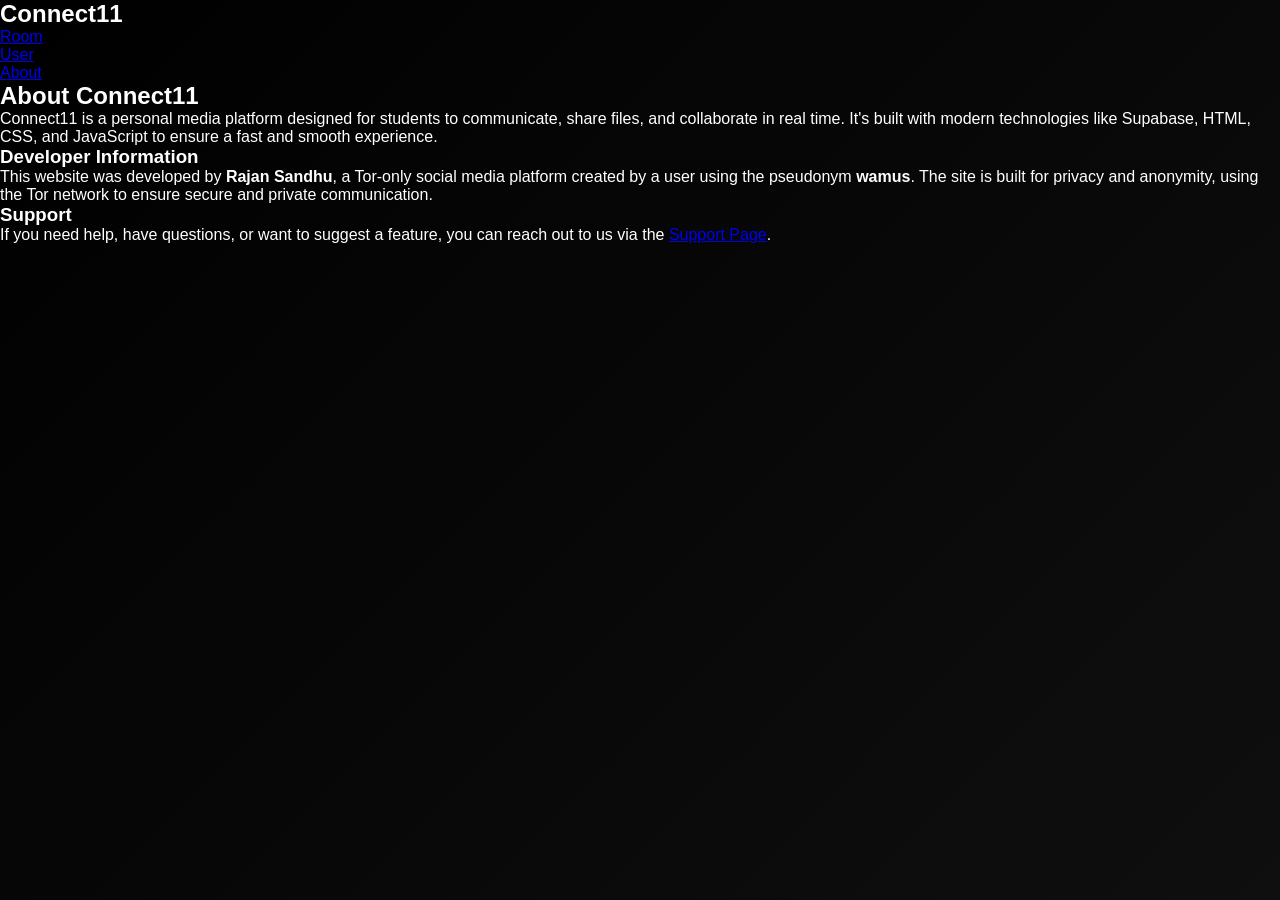
==== about.html @ ba489244 "Add files via upload" ====
<!DOCTYPE html>
<html lang="en">
<head>
  <meta charset="UTF-8" />
  <meta name="viewport" content="width=device-width, initial-scale=1.0" />
  <title>About Connect11</title>
  <link rel="stylesheet" href="style.css" />
</head>
<body>
  <nav class="navbar">
    <div class="nav-container">
      <h1>Connect11</h1>
      <ul class="nav-links">
        <li><a href="chat.html">Room</a></li>
        <li><a href="user.html">User</a></li>
        <li><a href="about.html">About</a></li>
      </ul>
    </div>
  </nav>

  <section class="about-section">
    <h2>About Connect11</h2>
    <p>
      Connect11 is a personal media platform designed for students to communicate, share files, and collaborate in real time. It's built with modern technologies like Supabase, HTML, CSS, and JavaScript to ensure a fast and smooth experience.
    </p>
    <h3>Developer Information</h3>
    <p>
      This website was developed by <strong>Rajan Sandhu</strong>, a Tor-only social media platform created by a user using the pseudonym <strong>wamus</strong>. The site is built for privacy and anonymity, using the Tor network to ensure secure and private communication.
    </p>
    <h3>Support</h3>
    <p>
      If you need help, have questions, or want to suggest a feature, you can reach out to us via the <a href="support.html">Support Page</a>.
    </p>
  </section>

  <script src="script.js"></script>
</body>
</html>
---- style.css ----
/* =========================================================
   BASE RESET & BACKGROUNDS
   ========================================================= */
* {
  margin: 0;
  padding: 0;
  box-sizing: border-box;
}

body {
  font-family: 'Segoe UI', sans-serif;
  color: #ffffff;
  background: linear-gradient(135deg, #000000, #0f0f0f);
  overflow-x: hidden;
  animation: backgroundMove 30s ease-in-out infinite;
  display: flex;
  flex-direction: column;
  min-height: 100vh;
}

@keyframes backgroundMove {
  0% { background-position: 0 0; }
  100% { background-position: 105% 105%; }
}

body::before {
  content: "";
  position: fixed;
  top: 0;
  left: 0;
  width: 100%;
  height: 100%;
  background: url('https://i.ytimg.com/vi/Km4GXrW-Tsg/maxresdefault.jpg') repeat;
  z-index: -1;
  animation: moveBackground 30s ease-in-out infinite;
}

@keyframes moveBackground {
  0% { background-position: 0 0; }
  100% { background-position: 105% 105%; }
}

/* =========================================================
   GLASSMORPHISM & GENERAL UI
   ========================================================= */
.glass {
  background: rgba(255, 255, 255, 0.1);
  backdrop-filter: blur(10px);
  border-radius: 20px;
  box-shadow: 0 0 15px rgba(0, 255, 204, 0.2);
  padding: 1rem;
  margin: 1rem;
  animation: fadeIn 1s ease-out;
}

@keyframes fadeIn {
  0% { opacity: 0; transform: translateY(20px); }
  100% { opacity: 1; transform: translateY(0); }
}

.neon {
  text-shadow: 0 0 10px #00ffcc, 0 0 20px #00ffcc, 0 0 30px #00ffcc;
}

.btn {
  padding: 0.75rem 1.5rem;
  background: #00ffcc;
  border: none;
  border-radius: 15px;
  cursor: pointer;
  font-weight: bold;
  transition: background 0.3s ease;
  color: #000;
  text-transform: uppercase;
}

.btn:hover {
  background: #00ffff;
}

/* =========================================================
   HEADER SECTION & RIGHT NAVIGATION
   ========================================================= */
.header-section {
  position: relative;
  text-align: center;
  padding: 3.8rem 1.5rem 2.5rem 1.5rem;
  animation: fadeIn 1.5s ease-out;
  background: url('https://img.freepik.com/premium-vector/landing-page-template-website-glass-partition-with-floating-spheres-illustration_206325-3278.jpg?w=1800') center/cover no-repeat;
  border-radius: 20px;
  box-shadow: 0 0 20px rgba(0, 255, 204, 0.2);
  animation: glowingBackground 10s ease-in-out infinite;
}

@keyframes glowingBackground {
  0% { background-position: 0 0; }
  100% { background-position: 105% 105%; }
}

.header-section h2 {
  font-size: 2.0rem;
  margin-bottom: 0.5rem;
  color: #00ffcc;
  animation: neonPulse 2s infinite alternate;
}

@keyframes neonPulse {
  0% { text-shadow: 0 0 5px #00ffcc; }
  100% { text-shadow: 0 0 20px #00ffcc; }
}

.header-section p {
  font-size: 1.2rem;
  margin-bottom: 1rem;
}

/* Header Navigation (Right Side) */
.header-nav-right {
  position: absolute;
  top: 18px;
  right: 20px;
  display: flex;
  gap: 0.8rem;
  align-items: center;
}

.nav-btn-glow {
  text-decoration: none;
  color: #00ffcc;
  font-weight: 700;
  font-size: 0.9rem;
  text-transform: uppercase;
  letter-spacing: 1px;
  padding: 0.55rem 1.1rem;
  border-radius: 12px;
  background: rgba(15, 23, 42, 0.6);
  border: 1px solid rgba(0, 255, 204, 0.4);
  box-shadow: inset 0 0 10px rgba(0, 255, 204, 0.1), 0 4px 10px rgba(0, 0, 0, 0.3);
  backdrop-filter: blur(8px);
  transition: all 0.3s cubic-bezier(0.4, 0, 0.2, 1);
  display: inline-flex;
  align-items: center;
  justify-content: center;
}

.nav-btn-glow:hover {
  color: #000;
  background: #00ffcc;
  border-color: #00ffcc;
  box-shadow: 0 0 15px rgba(0, 255, 204, 0.8), 0 0 25px rgba(0, 255, 204, 0.4);
  transform: translateY(-2px) scale(1.03);
}

.nav-btn-glow:active {
  transform: translateY(0) scale(0.98);
}

/* =========================================================
   ADVANCED "JOIN THE ROOM" HERO BUTTON
   ========================================================= */
.btn-join-advanced {
  position: relative;
  display: inline-block;
  margin-top: 1.5rem;
  padding: 1.1rem 2.8rem;
  font-size: 1.25rem;
  font-weight: 900;
  color: #000000;
  text-decoration: none;
  text-transform: uppercase;
  letter-spacing: 2px;
  border-radius: 50px;
  background: linear-gradient(135deg, #00ffcc 0%, #00e5ff 50%, #00aaff 100%);
  border: 1px solid rgba(255, 255, 255, 0.6);
  box-shadow: 
    0 0 15px rgba(0, 255, 204, 0.6),
    0 0 30px rgba(0, 229, 255, 0.4),
    inset 0 2px 4px rgba(255, 255, 255, 0.8),
    inset 0 -2px 4px rgba(0, 0, 0, 0.2);
  overflow: hidden;
  cursor: pointer;
  transition: all 0.4s cubic-bezier(0.175, 0.885, 0.32, 1.275);
  animation: auraGlow 3s infinite alternate;
}

.btn-content {
  position: relative;
  z-index: 2;
  display: flex;
  align-items: center;
  justify-content: center;
  gap: 0.75rem;
}

.btn-icon {
  font-size: 1.3rem;
  filter: drop-shadow(0 0 3px rgba(0, 0, 0, 0.5));
  animation: pulseIcon 1.5s infinite alternate;
}

.btn-arrow {
  font-size: 1.3rem;
  transition: transform 0.3s ease;
}

.btn-shine {
  position: absolute;
  top: 0;
  left: -100%;
  width: 60%;
  height: 100%;
  background: linear-gradient(
    90deg,
    transparent,
    rgba(255, 255, 255, 0.8),
    transparent
  );
  transform: skewX(-25deg);
  z-index: 1;
  animation: sweepLight 4s infinite ease-in-out;
}

.btn-join-advanced:hover {
  transform: scale(1.08) translateY(-4px);
  background: linear-gradient(135deg, #00ffff 0%, #00ffcc 50%, #00e5ff 100%);
  box-shadow: 
    0 0 25px rgba(0, 255, 204, 0.9),
    0 0 50px rgba(0, 229, 255, 0.7),
    0 0 75px rgba(0, 170, 255, 0.5),
    inset 0 2px 6px rgba(255, 255, 255, 1);
}

.btn-join-advanced:hover .btn-arrow {
  transform: translateX(6px);
}

.btn-join-advanced:active {
  transform: scale(0.98) translateY(0);
  box-shadow: 
    0 0 15px rgba(0, 255, 204, 0.8),
    inset 0 3px 5px rgba(0, 0, 0, 0.3);
}

@keyframes sweepLight {
  0% { left: -100%; }
  30% { left: 150%; }
  100% { left: 150%; }
}

@keyframes auraGlow {
  0% {
    box-shadow: 
      0 0 15px rgba(0, 255, 204, 0.5),
      0 0 30px rgba(0, 229, 255, 0.3);
  }
  100% {
    box-shadow: 
      0 0 25px rgba(0, 255, 204, 0.8),
      0 0 45px rgba(0, 229, 255, 0.6);
  }
}

@keyframes pulseIcon {
  0% { transform: scale(1); }
  100% { transform: scale(1.2); }
}

/* =========================================================
   BODY SECTION & MOBILE HEADING ADJUSTMENTS
   ========================================================= */
.body-section {
  max-width: 800px;
  margin: 1.5rem auto;
  padding: 1.8rem;
  text-align: center;
  background: rgba(255, 255, 255, 0.08);
  border-radius: 20px;
  box-shadow: 0 0 20px rgba(0, 255, 204, 0.15);
}

.body-section .section-title {
  font-size: 1.4rem;
  font-weight: 700;
  margin-bottom: 0.8rem;
  color: #00ffcc;
  letter-spacing: 0.5px;
  text-shadow: 0 0 8px rgba(0, 255, 204, 0.4);
}

.body-section p {
  font-size: 1rem;
  line-height: 1.6;
}

.special-line {
  font-size: 1.1rem;
  color: #ff66cc;
  text-shadow: 0 0 8px #ff66cc, 0 0 15px #ff3399;
  animation: glowPulse 3s infinite alternate;
  font-weight: bold;
  margin-top: 0.8rem;
}

@keyframes glowPulse {
  0% { text-shadow: 0 0 5px #ff66cc; }
  100% { text-shadow: 0 0 20px #ff3399; }
}

/* =========================================================
   COMPACT IMPRESSIVE FOOTER AT BOTTOM
   ========================================================= */
.modern-footer {
  margin-top: auto;
  padding: 0.8rem 1rem;
  text-align: center;
  font-size: 0.85rem;
  letter-spacing: 0.8px;
  color: rgba(255, 255, 255, 0.7);
  background: rgba(0, 0, 0, 0.6);
  border-top: 1px solid rgba(0, 255, 204, 0.2);
  backdrop-filter: blur(10px);
}

.modern-footer p {
  display: inline-block;
}

.modern-footer .dev-name {
  font-weight: bold;
  color: #ffcc00;
  text-shadow: 0 0 8px rgba(255, 204, 0, 0.6);
}

/* =========================================================
   CHAT INPUT AREA & 3D BUTTONS
   ========================================================= */
.input-area {
  display: flex;
  gap: 0.5rem;
  justify-content: center;
  align-items: center;
  margin-top: 1rem;
}

.input-area input[type="text"] {
  color: #000000; /* Black text for maximum visibility */
  font-weight: 600;
  background: rgba(0, 0, 0, 0.4); /* Dark background preserved */
  border: 1px solid #00ffcc;
  border-radius: 12px;
  padding: 0.7rem;
  width: 70%;
  font-size: 1rem;
  outline: none;
  animation: floatInput 4s ease-in-out infinite;
  transition: box-shadow 0.3s ease, background 0.3s ease;
}

.input-area input[type="text"]::placeholder {
  color: #a0a0a0;
  opacity: 0.8;
}

@keyframes floatInput {
  0% { transform: translateY(0px); }
  50% { transform: translateY(-6px); }
  100% { transform: translateY(0px); }
}

.input-area input[type="text"]:focus {
  box-shadow: 0 0 15px #00ffcc, 0 0 25px rgba(0, 255, 204, 0.6);
  background: rgba(0, 0, 0, 0.6);
}

.input-area button {
  padding: 0.6rem 1rem;
  background: #00ffcc;
  border: none;
  border-radius: 12px;
  cursor: pointer;
  font-weight: bold;
  transition: background 0.3s ease, transform 0.3s ease;
  color: #000;
  text-transform: uppercase;
  animation: floatButton 4s ease-in-out infinite;
}

.input-area button:hover {
  background: #00ffff;
  transform: scale(1.05);
}

@keyframes floatButton {
  0% { transform: translateY(0px); }
  50% { transform: translateY(-4px); }
  100% { transform: translateY(0px); }
}

.input-area input[type="file"] {
  display: none;
}

.btn-3d {
  padding: 0.6rem 1.2rem;
  background: linear-gradient(145deg, #00ffcc, #00ccaa);
  border: none;
  border-radius: 12px;
  color: #000;
  font-weight: bold;
  text-transform: uppercase;
  cursor: pointer;
  box-shadow: 4px 4px 8px #000, -4px -4px 8px #00ffee;
  transition: transform 0.2s ease, box-shadow 0.3s ease;
  text-decoration: none;
}

.btn-3d:hover {
  transform: translateY(-3px);
  box-shadow: 6px 6px 12px #000, -6px -6px 12px #00ffee;
}

/* =========================================================
   CHAT PAGE AMBIENT BUBBLES & FLOATING ANIMATIONS
   ========================================================= */
.floating-chat {
  animation: floatChat 6s ease-in-out infinite, fadeIn 1s ease-out;
}

@keyframes floatChat {
  0% { transform: translateY(0px); }
  50% { transform: translateY(-8px); }
  100% { transform: translateY(0px); }
}

.ambient-bubbles {
  position: fixed;
  top: 0;
  left: 0;
  width: 100%;
  height: 100%;
  overflow: hidden;
  z-index: -1;
  pointer-events: none;
}

.bubble {
  position: absolute;
  border-radius: 50%;
  background: radial-gradient(circle at 30% 30%, rgba(0, 255, 204, 0.4), rgba(0, 170, 255, 0.1));
  box-shadow: 0 0 15px rgba(0, 255, 204, 0.3), inset 0 0 10px rgba(255, 255, 255, 0.5);
  backdrop-filter: blur(2px);
  animation: riseAndFloat 12s infinite linear;
}

.bubble-1 {
  width: 80px;
  height: 80px;
  left: 10%;
  bottom: -100px;
  animation-duration: 14s;
  animation-delay: 0s;
}

.bubble-2 {
  width: 40px;
  height: 40px;
  left: 30%;
  bottom: -100px;
  animation-duration: 10s;
  animation-delay: 2s;
}

.bubble-3 {
  width: 110px;
  height: 110px;
  left: 55%;
  bottom: -120px;
  animation-duration: 18s;
  animation-delay: 4s;
}

.bubble-4 {
  width: 60px;
  height: 60px;
  left: 75%;
  bottom: -100px;
  animation-duration: 12s;
  animation-delay: 1s;
}

.bubble-5 {
  width: 90px;
  height: 90px;
  left: 90%;
  bottom: -110px;
  animation-duration: 16s;
  animation-delay: 3s;
}

@keyframes riseAndFloat {
  0% {
    transform: translateY(0) translateX(0) scale(1);
    opacity: 0;
  }
  20% {
    opacity: 0.7;
  }
  50% {
    transform: translateY(-50vh) translateX(30px) scale(1.1);
  }
  80% {
    opacity: 0.7;
  }
  100% {
    transform: translateY(-110vh) translateX(-20px) scale(0.9);
    opacity: 0;
  }
}

.chat-box .message {
  animation: popInMessage 0.35s cubic-bezier(0.175, 0.885, 0.32, 1.275) forwards;
}

@keyframes popInMessage {
  0% {
    opacity: 0;
    transform: translateY(12px) scale(0.95);
  }
  100% {
    opacity: 1;
    transform: translateY(0) scale(1);
  }
}

/* =========================================================
   MOBILE RESPONSIVENESS
   ========================================================= */
@media (max-width: 650px) {
  .header-section {
    padding-top: 4.8rem;
    padding-left: 1rem;
    padding-right: 1rem;
  }

  .header-section h2 {
    font-size: 1.8rem;
  }

  .header-section p {
    font-size: 0.95rem;
  }

  .header-nav-right {
    top: 12px;
    right: 50%;
    transform: translateX(50%);
    width: auto;
    justify-content: center;
  }

  .nav-btn-glow {
    padding: 0.45rem 0.85rem;
    font-size: 0.8rem;
  }

  .btn-join-advanced {
    padding: 0.85rem 1.8rem;
    font-size: 0.95rem;
    letter-spacing: 1px;
  }

  .body-section .section-title {
    font-size: 1.15rem;
  }

  .body-section p {
    font-size: 0.9rem;
  }

  .special-line {
    font-size: 0.95rem;
  }

  .modern-footer {
    font-size: 0.75rem;
    padding: 0.6rem 0.8rem;
  }
}
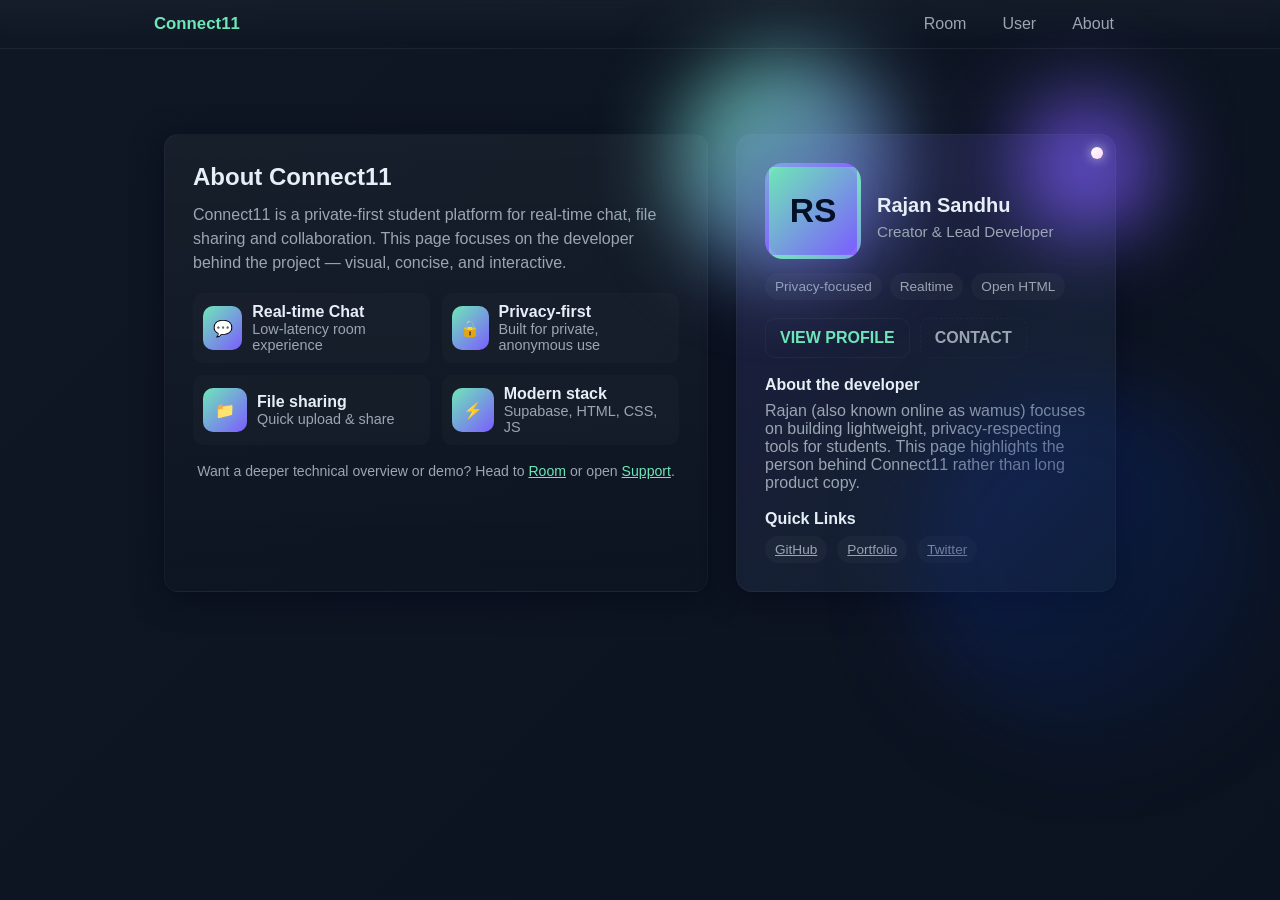
==== commit 6292d6b6: "Improve about.html: modernized layout, developer-focused UI, colors and animations" ====
--- a/about.html
+++ b/about.html
@@ -1,38 +1,193 @@
-<!DOCTYPE html>
-<html lang="en">
-<head>
-  <meta charset="UTF-8" />
-  <meta name="viewport" content="width=device-width, initial-scale=1.0" />
-  <title>About Connect11</title>
-  <link rel="stylesheet" href="style.css" />
-</head>
-<body>
-  <nav class="navbar">
-    <div class="nav-container">
-      <h1>Connect11</h1>
-      <ul class="nav-links">
-        <li><a href="chat.html">Room</a></li>
-        <li><a href="user.html">User</a></li>
-        <li><a href="about.html">About</a></li>
-      </ul>
-    </div>
-  </nav>
-
-  <section class="about-section">
-    <h2>About Connect11</h2>
-    <p>
-      Connect11 is a personal media platform designed for students to communicate, share files, and collaborate in real time. It's built with modern technologies like Supabase, HTML, CSS, and JavaScript to ensure a fast and smooth experience.
-    </p>
-    <h3>Developer Information</h3>
-    <p>
-      This website was developed by <strong>Rajan Sandhu</strong>, a Tor-only social media platform created by a user using the pseudonym <strong>wamus</strong>. The site is built for privacy and anonymity, using the Tor network to ensure secure and private communication.
-    </p>
-    <h3>Support</h3>
-    <p>
-      If you need help, have questions, or want to suggest a feature, you can reach out to us via the <a href="support.html">Support Page</a>.
-    </p>
-  </section>
-
-  <script src="script.js"></script>
-</body>
-</html>+<!DOCTYPE html>
+<html lang="en">
+<head>
+  <meta charset="UTF-8" />
+  <meta name="viewport" content="width=device-width, initial-scale=1.0" />
+  <title>About — Connect11</title>
+  <link rel="stylesheet" href="style.css" />
+  <style>
+    :root{
+      --bg1: #0f1724; /* deep navy */
+      --bg2: #0b1220; /* darker */
+      --accent: #6ee7b7; /* mint */
+      --accent-2: #7c5cff; /* violet */
+      --muted: #9aa6b2;
+      --card: rgba(255,255,255,0.06);
+      --glass: rgba(255,255,255,0.04);
+      --glass-2: rgba(255,255,255,0.02);
+      font-family: Inter, ui-sans-serif, system-ui, -apple-system, "Segoe UI", Roboto, "Helvetica Neue", Arial;
+    }
+    html,body{height:100%;margin:0;background:linear-gradient(135deg,var(--bg1),var(--bg2));color:#e6eef6}
+    .navbar{position:fixed;top:0;left:0;right:0;background:linear-gradient(180deg, rgba(255,255,255,0.03), transparent);backdrop-filter: blur(6px);border-bottom:1px solid rgba(255,255,255,0.03);z-index:40}
+    .nav-container{max-width:1000px;margin:0 auto;display:flex;align-items:center;justify-content:space-between;padding:14px}
+    .navbar h1{font-size:1.05rem;margin:0;color:var(--accent)}
+    .nav-links{list-style:none;padding:0;margin:0;display:flex;gap:12px}
+    .nav-links a{color:var(--muted);text-decoration:none;padding:8px 12px;border-radius:8px;transition:all .18s}
+    .nav-links a:hover{color:white;background:rgba(255,255,255,0.03);transform:translateY(-2px)}
+
+    .page{max-width:1000px;margin:110px auto 80px;padding:24px;display:grid;grid-template-columns:1fr 380px;gap:28px}
+
+    /* Left: content */
+    .panel{background:linear-gradient(180deg,var(--glass),transparent);padding:28px;border-radius:14px;box-shadow:0 6px 30px rgba(2,6,23,0.6);border:1px solid rgba(255,255,255,0.03)}
+    .panel h2{margin:0 0 12px;font-size:1.5rem}
+    .lead{color:var(--muted);line-height:1.5}
+
+    /* Right: developer card */
+    .dev-card{position:relative;padding:28px;border-radius:16px;background:linear-gradient(135deg, rgba(124,92,255,0.14), rgba(110,231,183,0.06));border:1px solid rgba(255,255,255,0.04);overflow:visible}
+    .avatar{width:96px;height:96px;border-radius:18px;background:linear-gradient(135deg,var(--accent),var(--accent-2));display:flex;align-items:center;justify-content:center;font-weight:700;font-size:2.1rem;color:#031026;box-shadow:0 8px 30px rgba(124,92,255,0.12);border:4px solid rgba(255,255,255,0.06)}
+    .dev-meta{margin-top:12px}
+    .dev-name{font-size:1.25rem;margin:0}
+    .dev-role{color:var(--muted);font-size:0.95rem;margin-top:6px}
+    .tags{display:flex;gap:8px;margin-top:14px;flex-wrap:wrap}
+    .chip{background:rgba(255,255,255,0.03);padding:6px 10px;border-radius:999px;color:var(--muted);font-size:.85rem}
+
+    .actions{display:flex;gap:10px;margin-top:18px}
+    .btn{padding:10px 14px;border-radius:10px;border:1px solid rgba(255,255,255,0.04);background:transparent;color:var(--accent);cursor:pointer;font-weight:600;text-decoration:none}
+    .btn.secondary{color:var(--muted);border:1px dashed rgba(255,255,255,0.03)}
+
+    /* Floating decorative blobs */
+    .blobs{position:absolute;inset:0;pointer-events:none;z-index:0}
+    .blob{position:absolute;border-radius:50%;filter:blur(40px);opacity:0.85;mix-blend-mode:screen;animation:float 6s ease-in-out infinite}
+    .blob.b1{width:220px;height:220px;left:-60px;top:-80px;background:linear-gradient(135deg,var(--accent), rgba(124,92,255,0.7));animation-duration:8s}
+    .blob.b2{width:140px;height:140px;right:-40px;top:-40px;background:linear-gradient(135deg, rgba(124,92,255,0.7), var(--accent-2));animation-duration:7s}
+    .blob.b3{width:340px;height:340px;right:-140px;bottom:-140px;background:linear-gradient(135deg, rgba(12,46,141,0.9), rgba(7,21,48,0.9));opacity:.45;animation-duration:10s}
+
+    @keyframes float{0%{transform:translateY(0) translateX(0)}50%{transform:translateY(-18px) translateX(8px)}100%{transform:translateY(0) translateX(0)}}
+
+    /* subtle card hover lift */
+    .dev-card:hover{transform:translateY(-6px);transition:transform .28s}
+
+    /* feature list */
+    .features{display:grid;grid-template-columns:repeat(2,1fr);gap:12px;margin-top:18px}
+    .feature{display:flex;gap:10px;align-items:center;padding:10px;border-radius:10px;background:rgba(255,255,255,0.02)}
+    .feature-icon{width:44px;height:44px;border-radius:10px;background:linear-gradient(135deg,var(--accent),var(--accent-2));display:flex;align-items:center;justify-content:center;font-weight:700;color:#021020}
+
+    /* responsive */
+    @media (max-width:940px){.page{grid-template-columns:1fr;margin:100px 18px;padding:18px}.nav-container{padding:10px}.dev-card{margin-top:18px}.features{grid-template-columns:1fr}}
+
+    /* small footer */
+    .footer{margin-top:18px;color:var(--muted);font-size:0.88rem;text-align:center}
+
+    /* tiny sparkle */
+    .sparkle{position:absolute;right:12px;top:12px;width:12px;height:12px;border-radius:50%;background:linear-gradient(135deg,#fff, #ffd9f7);box-shadow:0 0 12px rgba(255,255,255,0.7)}
+
+    a.social{color:white;text-decoration:none;font-weight:600}
+  </style>
+</head>
+<body>
+  <nav class="navbar">
+    <div class="nav-container">
+      <h1>Connect11</h1>
+      <ul class="nav-links">
+        <li><a href="chat.html">Room</a></li>
+        <li><a href="user.html">User</a></li>
+        <li><a href="about.html">About</a></li>
+      </ul>
+    </div>
+  </nav>
+
+  <main class="page">
+    <section class="panel">
+      <h2>About Connect11</h2>
+      <p class="lead">Connect11 is a private-first student platform for real-time chat, file sharing and collaboration. This page focuses on the developer behind the project — visual, concise, and interactive.</p>
+
+      <div class="features">
+        <div class="feature">
+          <div class="feature-icon">💬</div>
+          <div>
+            <div style="font-weight:700">Real-time Chat</div>
+            <div style="color:var(--muted);font-size:.9rem">Low-latency room experience</div>
+          </div>
+        </div>
+
+        <div class="feature">
+          <div class="feature-icon">🔒</div>
+          <div>
+            <div style="font-weight:700">Privacy-first</div>
+            <div style="color:var(--muted);font-size:.9rem">Built for private, anonymous use</div>
+          </div>
+        </div>
+
+        <div class="feature">
+          <div class="feature-icon">📁</div>
+          <div>
+            <div style="font-weight:700">File sharing</div>
+            <div style="color:var(--muted);font-size:.9rem">Quick upload & share</div>
+          </div>
+        </div>
+
+        <div class="feature">
+          <div class="feature-icon">⚡</div>
+          <div>
+            <div style="font-weight:700">Modern stack</div>
+            <div style="color:var(--muted);font-size:.9rem">Supabase, HTML, CSS, JS</div>
+          </div>
+        </div>
+      </div>
+
+      <p class="footer">Want a deeper technical overview or demo? Head to <a href="chat.html" style="color:var(--accent)">Room</a> or open <a href="support.html" style="color:var(--accent)">Support</a>.</p>
+    </section>
+
+    <aside class="dev-card panel" aria-labelledby="dev-name">
+      <div class="blobs" aria-hidden="true">
+        <div class="blob b1"></div>
+        <div class="blob b2"></div>
+        <div class="blob b3"></div>
+      </div>
+      <div style="display:flex;gap:16px;align-items:center;z-index:5;position:relative">
+        <div class="avatar" title="Rajan Sandhu">RS</div>
+        <div class="dev-meta">
+          <h3 id="dev-name" class="dev-name">Rajan Sandhu</h3>
+          <div class="dev-role">Creator & Lead Developer</div>
+        </div>
+      </div>
+
+      <div class="tags">
+        <div class="chip">Privacy-focused</div>
+        <div class="chip">Realtime</div>
+        <div class="chip">Open HTML</div>
+      </div>
+
+      <div class="actions">
+        <a class="btn" href="user.html">View Profile</a>
+        <a class="btn secondary" href="support.html">Contact</a>
+      </div>
+
+      <div style="margin-top:18px">
+        <div style="font-weight:700">About the developer</div>
+        <div style="color:var(--muted);margin-top:8px">Rajan (also known online as wamus) focuses on building lightweight, privacy-respecting tools for students. This page highlights the person behind Connect11 rather than long product copy.</div>
+      </div>
+
+      <div style="margin-top:18px">
+        <div style="font-weight:700">Quick Links</div>
+        <div style="margin-top:8px;display:flex;gap:10px;flex-wrap:wrap">
+          <a class="chip" href="#">GitHub</a>
+          <a class="chip" href="#">Portfolio</a>
+          <a class="chip" href="#">Twitter</a>
+        </div>
+      </div>
+
+      <div class="sparkle" aria-hidden="true"></div>
+    </aside>
+  </main>
+
+  <script>
+    // Small JS to add interactive micro-animations if desired
+    (function(){
+      const avatar = document.querySelector('.avatar');
+      if(!avatar) return;
+      avatar.addEventListener('mousemove', (e)=>{
+        const r = avatar.getBoundingClientRect();
+        const x = (e.clientX - r.left - r.width/2) / 8; 
+        const y = (e.clientY - r.top - r.height/2) / 8;
+        avatar.style.transform = `translate(${x}px, ${y}px) scale(1.02)`;
+      });
+      avatar.addEventListener('mouseleave', ()=>{
+        avatar.style.transform = '';
+      });
+    })();
+  </script>
+
+  <script src="script.js"></script>
+</body>
+</html>
--- a/style.css
+++ b/style.css
@@ -1,588 +1,706 @@
-/* =========================================================
-   BASE RESET & BACKGROUNDS
-   ========================================================= */
-* {
-  margin: 0;
-  padding: 0;
-  box-sizing: border-box;
-}
-
-body {
-  font-family: 'Segoe UI', sans-serif;
-  color: #ffffff;
-  background: linear-gradient(135deg, #000000, #0f0f0f);
-  overflow-x: hidden;
-  animation: backgroundMove 30s ease-in-out infinite;
-  display: flex;
-  flex-direction: column;
-  min-height: 100vh;
-}
-
-@keyframes backgroundMove {
-  0% { background-position: 0 0; }
-  100% { background-position: 105% 105%; }
-}
-
-body::before {
-  content: "";
-  position: fixed;
-  top: 0;
-  left: 0;
-  width: 100%;
-  height: 100%;
-  background: url('https://i.ytimg.com/vi/Km4GXrW-Tsg/maxresdefault.jpg') repeat;
-  z-index: -1;
-  animation: moveBackground 30s ease-in-out infinite;
-}
-
-@keyframes moveBackground {
-  0% { background-position: 0 0; }
-  100% { background-position: 105% 105%; }
-}
-
-/* =========================================================
-   GLASSMORPHISM & GENERAL UI
-   ========================================================= */
-.glass {
-  background: rgba(255, 255, 255, 0.1);
-  backdrop-filter: blur(10px);
-  border-radius: 20px;
-  box-shadow: 0 0 15px rgba(0, 255, 204, 0.2);
-  padding: 1rem;
-  margin: 1rem;
-  animation: fadeIn 1s ease-out;
-}
-
-@keyframes fadeIn {
-  0% { opacity: 0; transform: translateY(20px); }
-  100% { opacity: 1; transform: translateY(0); }
-}
-
-.neon {
-  text-shadow: 0 0 10px #00ffcc, 0 0 20px #00ffcc, 0 0 30px #00ffcc;
-}
-
-.btn {
-  padding: 0.75rem 1.5rem;
-  background: #00ffcc;
-  border: none;
-  border-radius: 15px;
-  cursor: pointer;
-  font-weight: bold;
-  transition: background 0.3s ease;
-  color: #000;
-  text-transform: uppercase;
-}
-
-.btn:hover {
-  background: #00ffff;
-}
-
-/* =========================================================
-   HEADER SECTION & RIGHT NAVIGATION
-   ========================================================= */
-.header-section {
-  position: relative;
-  text-align: center;
-  padding: 3.8rem 1.5rem 2.5rem 1.5rem;
-  animation: fadeIn 1.5s ease-out;
-  background: url('https://img.freepik.com/premium-vector/landing-page-template-website-glass-partition-with-floating-spheres-illustration_206325-3278.jpg?w=1800') center/cover no-repeat;
-  border-radius: 20px;
-  box-shadow: 0 0 20px rgba(0, 255, 204, 0.2);
-  animation: glowingBackground 10s ease-in-out infinite;
-}
-
-@keyframes glowingBackground {
-  0% { background-position: 0 0; }
-  100% { background-position: 105% 105%; }
-}
-
-.header-section h2 {
-  font-size: 2.0rem;
-  margin-bottom: 0.5rem;
-  color: #00ffcc;
-  animation: neonPulse 2s infinite alternate;
-}
-
-@keyframes neonPulse {
-  0% { text-shadow: 0 0 5px #00ffcc; }
-  100% { text-shadow: 0 0 20px #00ffcc; }
-}
-
-.header-section p {
-  font-size: 1.2rem;
-  margin-bottom: 1rem;
-}
-
-/* Header Navigation (Right Side) */
-.header-nav-right {
-  position: absolute;
-  top: 18px;
-  right: 20px;
-  display: flex;
-  gap: 0.8rem;
-  align-items: center;
-}
-
-.nav-btn-glow {
-  text-decoration: none;
-  color: #00ffcc;
-  font-weight: 700;
-  font-size: 0.9rem;
-  text-transform: uppercase;
-  letter-spacing: 1px;
-  padding: 0.55rem 1.1rem;
-  border-radius: 12px;
-  background: rgba(15, 23, 42, 0.6);
-  border: 1px solid rgba(0, 255, 204, 0.4);
-  box-shadow: inset 0 0 10px rgba(0, 255, 204, 0.1), 0 4px 10px rgba(0, 0, 0, 0.3);
-  backdrop-filter: blur(8px);
-  transition: all 0.3s cubic-bezier(0.4, 0, 0.2, 1);
-  display: inline-flex;
-  align-items: center;
-  justify-content: center;
-}
-
-.nav-btn-glow:hover {
-  color: #000;
-  background: #00ffcc;
-  border-color: #00ffcc;
-  box-shadow: 0 0 15px rgba(0, 255, 204, 0.8), 0 0 25px rgba(0, 255, 204, 0.4);
-  transform: translateY(-2px) scale(1.03);
-}
-
-.nav-btn-glow:active {
-  transform: translateY(0) scale(0.98);
-}
-
-/* =========================================================
-   ADVANCED "JOIN THE ROOM" HERO BUTTON
-   ========================================================= */
-.btn-join-advanced {
-  position: relative;
-  display: inline-block;
-  margin-top: 1.5rem;
-  padding: 1.1rem 2.8rem;
-  font-size: 1.25rem;
-  font-weight: 900;
-  color: #000000;
-  text-decoration: none;
-  text-transform: uppercase;
-  letter-spacing: 2px;
-  border-radius: 50px;
-  background: linear-gradient(135deg, #00ffcc 0%, #00e5ff 50%, #00aaff 100%);
-  border: 1px solid rgba(255, 255, 255, 0.6);
-  box-shadow: 
-    0 0 15px rgba(0, 255, 204, 0.6),
-    0 0 30px rgba(0, 229, 255, 0.4),
-    inset 0 2px 4px rgba(255, 255, 255, 0.8),
-    inset 0 -2px 4px rgba(0, 0, 0, 0.2);
-  overflow: hidden;
-  cursor: pointer;
-  transition: all 0.4s cubic-bezier(0.175, 0.885, 0.32, 1.275);
-  animation: auraGlow 3s infinite alternate;
-}
-
-.btn-content {
-  position: relative;
-  z-index: 2;
-  display: flex;
-  align-items: center;
-  justify-content: center;
-  gap: 0.75rem;
-}
-
-.btn-icon {
-  font-size: 1.3rem;
-  filter: drop-shadow(0 0 3px rgba(0, 0, 0, 0.5));
-  animation: pulseIcon 1.5s infinite alternate;
-}
-
-.btn-arrow {
-  font-size: 1.3rem;
-  transition: transform 0.3s ease;
-}
-
-.btn-shine {
-  position: absolute;
-  top: 0;
-  left: -100%;
-  width: 60%;
-  height: 100%;
-  background: linear-gradient(
-    90deg,
-    transparent,
-    rgba(255, 255, 255, 0.8),
-    transparent
-  );
-  transform: skewX(-25deg);
-  z-index: 1;
-  animation: sweepLight 4s infinite ease-in-out;
-}
-
-.btn-join-advanced:hover {
-  transform: scale(1.08) translateY(-4px);
-  background: linear-gradient(135deg, #00ffff 0%, #00ffcc 50%, #00e5ff 100%);
-  box-shadow: 
-    0 0 25px rgba(0, 255, 204, 0.9),
-    0 0 50px rgba(0, 229, 255, 0.7),
-    0 0 75px rgba(0, 170, 255, 0.5),
-    inset 0 2px 6px rgba(255, 255, 255, 1);
-}
-
-.btn-join-advanced:hover .btn-arrow {
-  transform: translateX(6px);
-}
-
-.btn-join-advanced:active {
-  transform: scale(0.98) translateY(0);
-  box-shadow: 
-    0 0 15px rgba(0, 255, 204, 0.8),
-    inset 0 3px 5px rgba(0, 0, 0, 0.3);
-}
-
-@keyframes sweepLight {
-  0% { left: -100%; }
-  30% { left: 150%; }
-  100% { left: 150%; }
-}
-
-@keyframes auraGlow {
-  0% {
-    box-shadow: 
-      0 0 15px rgba(0, 255, 204, 0.5),
-      0 0 30px rgba(0, 229, 255, 0.3);
-  }
-  100% {
-    box-shadow: 
-      0 0 25px rgba(0, 255, 204, 0.8),
-      0 0 45px rgba(0, 229, 255, 0.6);
-  }
-}
-
-@keyframes pulseIcon {
-  0% { transform: scale(1); }
-  100% { transform: scale(1.2); }
-}
-
-/* =========================================================
-   BODY SECTION & MOBILE HEADING ADJUSTMENTS
-   ========================================================= */
-.body-section {
-  max-width: 800px;
-  margin: 1.5rem auto;
-  padding: 1.8rem;
-  text-align: center;
-  background: rgba(255, 255, 255, 0.08);
-  border-radius: 20px;
-  box-shadow: 0 0 20px rgba(0, 255, 204, 0.15);
-}
-
-.body-section .section-title {
-  font-size: 1.4rem;
-  font-weight: 700;
-  margin-bottom: 0.8rem;
-  color: #00ffcc;
-  letter-spacing: 0.5px;
-  text-shadow: 0 0 8px rgba(0, 255, 204, 0.4);
-}
-
-.body-section p {
-  font-size: 1rem;
-  line-height: 1.6;
-}
-
-.special-line {
-  font-size: 1.1rem;
-  color: #ff66cc;
-  text-shadow: 0 0 8px #ff66cc, 0 0 15px #ff3399;
-  animation: glowPulse 3s infinite alternate;
-  font-weight: bold;
-  margin-top: 0.8rem;
-}
-
-@keyframes glowPulse {
-  0% { text-shadow: 0 0 5px #ff66cc; }
-  100% { text-shadow: 0 0 20px #ff3399; }
-}
-
-/* =========================================================
-   COMPACT IMPRESSIVE FOOTER AT BOTTOM
-   ========================================================= */
-.modern-footer {
-  margin-top: auto;
-  padding: 0.8rem 1rem;
-  text-align: center;
-  font-size: 0.85rem;
-  letter-spacing: 0.8px;
-  color: rgba(255, 255, 255, 0.7);
-  background: rgba(0, 0, 0, 0.6);
-  border-top: 1px solid rgba(0, 255, 204, 0.2);
-  backdrop-filter: blur(10px);
-}
-
-.modern-footer p {
-  display: inline-block;
-}
-
-.modern-footer .dev-name {
-  font-weight: bold;
-  color: #ffcc00;
-  text-shadow: 0 0 8px rgba(255, 204, 0, 0.6);
-}
-
-/* =========================================================
-   CHAT INPUT AREA & 3D BUTTONS
-   ========================================================= */
-.input-area {
-  display: flex;
-  gap: 0.5rem;
-  justify-content: center;
-  align-items: center;
-  margin-top: 1rem;
-}
-
-.input-area input[type="text"] {
-  color: #000000; /* Black text for maximum visibility */
-  font-weight: 600;
-  background: rgba(0, 0, 0, 0.4); /* Dark background preserved */
-  border: 1px solid #00ffcc;
-  border-radius: 12px;
-  padding: 0.7rem;
-  width: 70%;
-  font-size: 1rem;
-  outline: none;
-  animation: floatInput 4s ease-in-out infinite;
-  transition: box-shadow 0.3s ease, background 0.3s ease;
-}
-
-.input-area input[type="text"]::placeholder {
-  color: #a0a0a0;
-  opacity: 0.8;
-}
-
-@keyframes floatInput {
-  0% { transform: translateY(0px); }
-  50% { transform: translateY(-6px); }
-  100% { transform: translateY(0px); }
-}
-
-.input-area input[type="text"]:focus {
-  box-shadow: 0 0 15px #00ffcc, 0 0 25px rgba(0, 255, 204, 0.6);
-  background: rgba(0, 0, 0, 0.6);
-}
-
-.input-area button {
-  padding: 0.6rem 1rem;
-  background: #00ffcc;
-  border: none;
-  border-radius: 12px;
-  cursor: pointer;
-  font-weight: bold;
-  transition: background 0.3s ease, transform 0.3s ease;
-  color: #000;
-  text-transform: uppercase;
-  animation: floatButton 4s ease-in-out infinite;
-}
-
-.input-area button:hover {
-  background: #00ffff;
-  transform: scale(1.05);
-}
-
-@keyframes floatButton {
-  0% { transform: translateY(0px); }
-  50% { transform: translateY(-4px); }
-  100% { transform: translateY(0px); }
-}
-
-.input-area input[type="file"] {
-  display: none;
-}
-
-.btn-3d {
-  padding: 0.6rem 1.2rem;
-  background: linear-gradient(145deg, #00ffcc, #00ccaa);
-  border: none;
-  border-radius: 12px;
-  color: #000;
-  font-weight: bold;
-  text-transform: uppercase;
-  cursor: pointer;
-  box-shadow: 4px 4px 8px #000, -4px -4px 8px #00ffee;
-  transition: transform 0.2s ease, box-shadow 0.3s ease;
-  text-decoration: none;
-}
-
-.btn-3d:hover {
-  transform: translateY(-3px);
-  box-shadow: 6px 6px 12px #000, -6px -6px 12px #00ffee;
-}
-
-/* =========================================================
-   CHAT PAGE AMBIENT BUBBLES & FLOATING ANIMATIONS
-   ========================================================= */
-.floating-chat {
-  animation: floatChat 6s ease-in-out infinite, fadeIn 1s ease-out;
-}
-
-@keyframes floatChat {
-  0% { transform: translateY(0px); }
-  50% { transform: translateY(-8px); }
-  100% { transform: translateY(0px); }
-}
-
-.ambient-bubbles {
-  position: fixed;
-  top: 0;
-  left: 0;
-  width: 100%;
-  height: 100%;
-  overflow: hidden;
-  z-index: -1;
-  pointer-events: none;
-}
-
-.bubble {
-  position: absolute;
-  border-radius: 50%;
-  background: radial-gradient(circle at 30% 30%, rgba(0, 255, 204, 0.4), rgba(0, 170, 255, 0.1));
-  box-shadow: 0 0 15px rgba(0, 255, 204, 0.3), inset 0 0 10px rgba(255, 255, 255, 0.5);
-  backdrop-filter: blur(2px);
-  animation: riseAndFloat 12s infinite linear;
-}
-
-.bubble-1 {
-  width: 80px;
-  height: 80px;
-  left: 10%;
-  bottom: -100px;
-  animation-duration: 14s;
-  animation-delay: 0s;
-}
-
-.bubble-2 {
-  width: 40px;
-  height: 40px;
-  left: 30%;
-  bottom: -100px;
-  animation-duration: 10s;
-  animation-delay: 2s;
-}
-
-.bubble-3 {
-  width: 110px;
-  height: 110px;
-  left: 55%;
-  bottom: -120px;
-  animation-duration: 18s;
-  animation-delay: 4s;
-}
-
-.bubble-4 {
-  width: 60px;
-  height: 60px;
-  left: 75%;
-  bottom: -100px;
-  animation-duration: 12s;
-  animation-delay: 1s;
-}
-
-.bubble-5 {
-  width: 90px;
-  height: 90px;
-  left: 90%;
-  bottom: -110px;
-  animation-duration: 16s;
-  animation-delay: 3s;
-}
-
-@keyframes riseAndFloat {
-  0% {
-    transform: translateY(0) translateX(0) scale(1);
-    opacity: 0;
-  }
-  20% {
-    opacity: 0.7;
-  }
-  50% {
-    transform: translateY(-50vh) translateX(30px) scale(1.1);
-  }
-  80% {
-    opacity: 0.7;
-  }
-  100% {
-    transform: translateY(-110vh) translateX(-20px) scale(0.9);
-    opacity: 0;
-  }
-}
-
-.chat-box .message {
-  animation: popInMessage 0.35s cubic-bezier(0.175, 0.885, 0.32, 1.275) forwards;
-}
-
-@keyframes popInMessage {
-  0% {
-    opacity: 0;
-    transform: translateY(12px) scale(0.95);
-  }
-  100% {
-    opacity: 1;
-    transform: translateY(0) scale(1);
-  }
-}
-
-/* =========================================================
-   MOBILE RESPONSIVENESS
-   ========================================================= */
-@media (max-width: 650px) {
-  .header-section {
-    padding-top: 4.8rem;
-    padding-left: 1rem;
-    padding-right: 1rem;
-  }
-
-  .header-section h2 {
-    font-size: 1.8rem;
-  }
-
-  .header-section p {
-    font-size: 0.95rem;
-  }
-
-  .header-nav-right {
-    top: 12px;
-    right: 50%;
-    transform: translateX(50%);
-    width: auto;
-    justify-content: center;
-  }
-
-  .nav-btn-glow {
-    padding: 0.45rem 0.85rem;
-    font-size: 0.8rem;
-  }
-
-  .btn-join-advanced {
-    padding: 0.85rem 1.8rem;
-    font-size: 0.95rem;
-    letter-spacing: 1px;
-  }
-
-  .body-section .section-title {
-    font-size: 1.15rem;
-  }
-
-  .body-section p {
-    font-size: 0.9rem;
-  }
-
-  .special-line {
-    font-size: 0.95rem;
-  }
-
-  .modern-footer {
-    font-size: 0.75rem;
-    padding: 0.6rem 0.8rem;
-  }
-}+/* =========================================================
+   BASE RESET & BACKGROUNDS
+   ========================================================= */
+* {
+  margin: 0;
+  padding: 0;
+  box-sizing: border-box;
+}
+
+body {
+  font-family: 'Segoe UI', sans-serif;
+  color: #ffffff;
+  background: linear-gradient(135deg, #000000, #0f0f0f);
+  overflow-x: hidden;
+  animation: backgroundMove 30s ease-in-out infinite;
+  display: flex;
+  flex-direction: column;
+  min-height: 100vh;
+}
+
+@keyframes backgroundMove {
+  0% { background-position: 0 0; }
+  100% { background-position: 105% 105%; }
+}
+
+/* Index (homepage) background restored: apply when NOT on chat page */
+body:not(.chat-page)::before {
+  content: "";
+  position: fixed;
+  top: 0;
+  left: 0;
+  width: 100%;
+  height: 100%;
+  background: url('https://i.ytimg.com/vi/Km4GXrW-Tsg/maxresdefault.jpg') repeat;
+  z-index: -2;
+  animation: moveBackground 30s ease-in-out infinite;
+}
+
+@keyframes moveBackground {
+  0% { background-position: 0 0; }
+  100% { background-position: 105% 105%; }
+}
+
+/* Use the provided background image (cover) for the chat page only */
+body.chat-page::before {
+  content: "";
+  position: fixed;
+  top: 0;
+  left: 0;
+  width: 100%;
+  height: 100%;
+  background: url('https://static.vecteezy.com/system/resources/previews/070/065/059/large_2x/modern-interface-design-with-glowing-ui-elements-free-photo.jpg') center/cover no-repeat;
+  opacity: 0.85; /* let the overlay darken the image so chat is readable */
+  z-index: -2;
+  animation: moveBackground 30s ease-in-out infinite;
+  background-attachment: fixed;
+  filter: saturate(95%) contrast(95%);
+}
+
+body.chat-page::after{
+  content: "";
+  position: fixed;
+  inset: 0;
+  background: rgba(0,0,0,0.55);
+  z-index: -1;
+}
+
+/* =========================================================
+   GLASSMORPHISM & GENERAL UI (homepage/header restored)
+   ========================================================= */
+.glass {
+  background: rgba(255, 255, 255, 0.1);
+  backdrop-filter: blur(10px);
+  border-radius: 20px;
+  box-shadow: 0 0 15px rgba(0, 255, 204, 0.2);
+  padding: 1rem;
+  margin: 1rem;
+  animation: fadeIn 1s ease-out;
+}
+
+@keyframes fadeIn {
+  0% { opacity: 0; transform: translateY(20px); }
+  100% { opacity: 1; transform: translateY(0); }
+}
+
+.neon {
+  text-shadow: 0 0 10px #00ffcc, 0 0 20px #00ffcc, 0 0 30px #00ffcc;
+}
+
+.btn {
+  padding: 0.75rem 1.5rem;
+  background: #00ffcc;
+  border: none;
+  border-radius: 15px;
+  cursor: pointer;
+  font-weight: bold;
+  transition: background 0.3s ease;
+  color: #000;
+  text-transform: uppercase;
+}
+
+.btn:hover {
+  background: #00ffff;
+}
+
+/* =========================================================
+   HEADER SECTION & RIGHT NAVIGATION (homepage)
+   ========================================================= */
+.header-section {
+  position: relative;
+  text-align: center;
+  /* reduced vertical padding to make header smaller */
+  padding: 2.2rem 1.5rem 1.2rem 1.5rem;
+  animation: fadeIn 1.5s ease-out;
+  background: url('https://img.freepik.com/premium-vector/landing-page-template-website-glass-partition-with-floating-spheres-illustration_206325-3278.jpg?w=1800') center/cover no-repeat;
+  border-radius: 20px;
+  box-shadow: 0 0 20px rgba(0, 255, 204, 0.2);
+  animation: glowingBackground 10s ease-in-out infinite;
+}
+
+@keyframes glowingBackground {
+  0% { background-position: 0 0; }
+  100% { background-position: 105% 105%; }
+}
+
+.header-section h2 {
+  /* slightly smaller heading for a more compact hero */
+  font-size: 1.6rem;
+  margin-bottom: 0.5rem;
+  color: #00ffcc;
+  animation: neonPulse 2s infinite alternate;
+}
+
+@keyframes neonPulse {
+  0% { text-shadow: 0 0 5px #00ffcc; }
+  100% { text-shadow: 0 0 20px #00ffcc; }
+}
+
+.header-section p {
+  font-size: 1rem;
+  margin-bottom: 1rem;
+}
+
+/* Header Navigation (Right Side) */
+.header-nav-right {
+  position: absolute;
+  top: 18px;
+  right: 20px;
+  display: flex;
+  gap: 0.8rem;
+  align-items: center;
+}
+
+.nav-btn-glow {
+  text-decoration: none;
+  color: #00ffcc;
+  font-weight: 700;
+  font-size: 0.9rem;
+  text-transform: uppercase;
+  letter-spacing: 1px;
+  padding: 0.55rem 1.1rem;
+  border-radius: 12px;
+  background: rgba(15, 23, 42, 0.6);
+  border: 1px solid rgba(0, 255, 204, 0.4);
+  box-shadow: inset 0 0 10px rgba(0, 255, 204, 0.1), 0 4px 10px rgba(0, 0, 0, 0.3);
+  backdrop-filter: blur(8px);
+  transition: all 0.3s cubic-bezier(0.4, 0, 0.2, 1);
+  display: inline-flex;
+  align-items: center;
+  justify-content: center;
+}
+
+.nav-btn-glow:hover {
+  color: #000;
+  background: #00ffcc;
+  border-color: #00ffcc;
+  box-shadow: 0 0 15px rgba(0, 255, 204, 0.8), 0 0 25px rgba(0, 255, 204, 0.4);
+  transform: translateY(-2px) scale(1.03);
+}
+
+.nav-btn-glow:active {
+  transform: translateY(0) scale(0.98);
+}
+
+/* =========================================================
+   ADVANCED "JOIN THE ROOM" HERO BUTTON
+   ========================================================= */
+.btn-join-advanced {
+  position: relative;
+  display: inline-block;
+  margin-top: 1.5rem;
+  padding: 1.1rem 2.8rem;
+  font-size: 1.25rem;
+  font-weight: 900;
+  color: #000000;
+  text-decoration: none;
+  text-transform: uppercase;
+  letter-spacing: 2px;
+  border-radius: 50px;
+  background: linear-gradient(135deg, #00ffcc 0%, #00e5ff 50%, #00aaff 100%);
+  border: 1px solid rgba(255, 255, 255, 0.6);
+  box-shadow: 
+    0 0 15px rgba(0, 255, 204, 0.6),
+    0 0 30px rgba(0, 229, 255, 0.4),
+    inset 0 2px 4px rgba(255, 255, 255, 0.8),
+    inset 0 -2px 4px rgba(0, 0, 0, 0.2);
+  overflow: hidden;
+  cursor: pointer;
+  transition: all 0.4s cubic-bezier(0.175, 0.885, 0.32, 1.275);
+  animation: auraGlow 3s infinite alternate;
+}
+
+.btn-content {
+  position: relative;
+  z-index: 2;
+  display: flex;
+  align-items: center;
+  justify-content: center;
+  gap: 0.75rem;
+}
+
+.btn-icon {
+  font-size: 1.3rem;
+  filter: drop-shadow(0 0 3px rgba(0, 0, 0, 0.5));
+  animation: pulseIcon 1.5s infinite alternate;
+}
+
+.btn-arrow {
+  font-size: 1.3rem;
+  transition: transform 0.3s ease;
+}
+
+.btn-shine {
+  position: absolute;
+  top: 0;
+  left: -100%;
+  width: 60%;
+  height: 100%;
+  background: linear-gradient(
+    90deg,
+    transparent,
+    rgba(255, 255, 255, 0.8),
+    transparent
+  );
+  transform: skewX(-25deg);
+  z-index: 1;
+  animation: sweepLight 4s infinite ease-in-out;
+}
+
+.btn-join-advanced:hover {
+  transform: scale(1.08) translateY(-4px);
+  background: linear-gradient(135deg, #00ffff 0%, #00ffcc 50%, #00e5ff 100%);
+  box-shadow: 
+    0 0 25px rgba(0, 255, 204, 0.9),
+    0 0 50px rgba(0, 229, 255, 0.7),
+    0 0 75px rgba(0, 170, 255, 0.5),
+    inset 0 2px 6px rgba(255, 255, 255, 1);
+}
+
+.btn-join-advanced:hover .btn-arrow {
+  transform: translateX(6px);
+}
+
+.btn-join-advanced:active {
+  transform: scale(0.98) translateY(0);
+  box-shadow: 
+    0 0 15px rgba(0, 255, 204, 0.8),
+    inset 0 3px 5px rgba(0, 0, 0, 0.3);
+}
+
+@keyframes sweepLight {
+  0% { left: -100%; }
+  30% { left: 150%; }
+  100% { left: 150%; }
+}
+
+@keyframes auraGlow {
+  0% {
+    box-shadow: 
+      0 0 15px rgba(0, 255, 204, 0.5),
+      0 0 30px rgba(0, 229, 255, 0.3);
+  }
+  100% {
+    box-shadow: 
+      0 0 25px rgba(0, 255, 204, 0.8),
+      0 0 45px rgba(0, 229, 255, 0.6);
+  }
+}
+
+@keyframes pulseIcon {
+  0% { transform: scale(1); }
+  100% { transform: scale(1.2); }
+}
+
+/* =========================================================
+   BODY SECTION & MOBILE HEADING ADJUSTMENTS
+   ========================================================= */
+.body-section {
+  max-width: 800px;
+  margin: 1.5rem auto;
+  padding: 1.8rem;
+  text-align: center;
+  background: rgba(255, 255, 255, 0.08);
+  border-radius: 20px;
+  box-shadow: 0 0 20px rgba(0, 255, 204, 0.15);
+}
+
+.body-section .section-title {
+  font-size: 1.4rem;
+  font-weight: 700;
+  margin-bottom: 0.8rem;
+  color: #00ffcc;
+  letter-spacing: 0.5px;
+  text-shadow: 0 0 8px rgba(0, 255, 204, 0.4);
+}
+
+.body-section p {
+  font-size: 1rem;
+  line-height: 1.6;
+}
+
+.special-line {
+  font-size: 1.1rem;
+  color: #ff66cc;
+  text-shadow: 0 0 8px #ff66cc, 0 0 15px #ff3399;
+  animation: glowPulse 3s infinite alternate;
+  font-weight: bold;
+  margin-top: 0.8rem;
+}
+
+@keyframes glowPulse {
+  0% { text-shadow: 0 0 5px #ff66cc; }
+  100% { text-shadow: 0 0 20px #ff3399; }
+}
+
+/* =========================================================
+   COMPACT IMPRESSIVE FOOTER AT BOTTOM
+   ========================================================= */
+.modern-footer {
+  margin-top: auto;
+  padding: 0.8rem 1rem;
+  text-align: center;
+  font-size: 0.85rem;
+  letter-spacing: 0.8px;
+  color: rgba(255, 255, 255, 0.7);
+  background: rgba(0, 0, 0, 0.6);
+  border-top: 1px solid rgba(0, 255, 204, 0.2);
+  backdrop-filter: blur(10px);
+}
+
+.modern-footer p {
+  display: inline-block;
+}
+
+.modern-footer .dev-name {
+  font-weight: bold;
+  color: #ffcc00;
+  text-shadow: 0 0 8px rgba(255, 204, 0, 0.6);
+}
+
+/* =========================================================
+   CHAT LAYOUT - make chat container behave like a messaging app
+   ========================================================= */
+.chat-container {
+  width: calc(100% - 2rem);
+  max-width: 760px;
+  margin: 1.2rem auto;
+  display: flex;
+  flex-direction: column;
+  height: calc(100vh - 4rem);
+  padding: 1rem;
+  gap: 0.75rem;
+}
+
+.chat-container h2 {
+  margin: 0 0 0.25rem 0;
+  font-size: 1.25rem;
+  color: #ffffff;
+}
+
+.chat-box {
+  flex: 1 1 auto;
+  overflow-y: auto;
+  padding: 0.5rem;
+  margin-bottom: 0.25rem;
+}
+
+/* =========================================================
+   CHAT INPUT AREA & 3D BUTTONS (Instagram-like pill)
+   ========================================================= */
+.input-area {
+  display: flex;
+  gap: 0.5rem;
+  align-items: center;
+  margin-top: 0.25rem;
+  padding: 0 0.6rem;
+  width: 100%;
+  justify-content: space-between;
+}
+
+/* Style the textarea used in chat.html to behave like a long message bar */
+.input-area textarea {
+  flex: 1 1 auto;
+  min-height: 44px;
+  max-height: 140px;
+  resize: none;
+  color: #000000; /* Black text for readability */
+  font-weight: 600;
+  background: rgba(255, 255, 255, 0.95); /* light background like messenger */
+  border: 1px solid rgba(0,0,0,0.08);
+  border-radius: 999px; /* pill shape */
+  padding: 0.75rem 1rem;
+  font-size: 1rem;
+  outline: none;
+  line-height: 1.25;
+  box-shadow: 0 2px 6px rgba(0,0,0,0.18);
+  transition: box-shadow 0.15s ease, transform 0.15s ease;
+}
+
+.input-area textarea::placeholder {
+  color: #7a7a7a;
+  opacity: 0.9;
+}
+
+.input-area textarea:focus {
+  box-shadow: 0 8px 20px rgba(0, 122, 255, 0.12), 0 0 10px rgba(0,122,255,0.04);
+  transform: translateY(-1px);
+}
+
+/* Keep legacy input[type="text"] rules for any other pages, but make textarea primary here */
+.input-area input[type="text"] {
+  color: #000000; /* Black text for maximum visibility */
+  font-weight: 600;
+  background: rgba(0, 0, 0, 0.4); /* Dark background preserved */
+  border: 1px solid #00ffcc;
+  border-radius: 12px;
+  padding: 0.7rem;
+  width: 70%;
+  font-size: 1rem;
+  outline: none;
+  animation: floatInput 4s ease-in-out infinite;
+  transition: box-shadow 0.3s ease, background 0.3s ease;
+}
+
+.input-area input[type="text"]::placeholder {
+  color: #a0a0a0;
+  opacity: 0.8;
+}
+
+@keyframes floatInput {
+  0% { transform: translateY(0px); }
+  50% { transform: translateY(-6px); }
+  100% { transform: translateY(0px); }
+}
+
+.input-area input[type="text"]:focus {
+  box-shadow: 0 0 15px #00ffcc, 0 0 25px rgba(0, 255, 204, 0.6);
+  background: rgba(0, 0, 0, 0.6);
+}
+
+/* Make the icon buttons compact and circular so the textarea looks long */
+.icon-btn {
+  width: 44px;
+  height: 44px;
+  display: inline-flex;
+  align-items: center;
+  justify-content: center;
+  border-radius: 50%;
+  background: rgba(0,0,0,0.5);
+  border: 1px solid rgba(0,255,204,0.15);
+  color: #00ffcc;
+  cursor: pointer;
+  transition: transform 0.15s ease, background 0.15s ease;
+}
+
+.icon-btn:hover {
+  transform: translateY(-2px);
+  background: rgba(0,0,0,0.7);
+}
+
+.input-area button {
+  padding: 0.6rem 1rem;
+  background: #00ffcc;
+  border: none;
+  border-radius: 12px;
+  cursor: pointer;
+  font-weight: bold;
+  transition: background 0.3s ease, transform 0.3s ease;
+  color: #000;
+  text-transform: uppercase;
+  animation: floatButton 4s ease-in-out infinite;
+}
+
+.input-area button:hover {
+  background: #00ffff;
+  transform: scale(1.05);
+}
+
+@keyframes floatButton {
+  0% { transform: translateY(0px); }
+  50% { transform: translateY(-4px); }
+  100% { transform: translateY(0px); }
+}
+
+.input-area input[type="file"] {
+  display: none;
+}
+
+.btn-3d {
+  padding: 0.6rem 1.2rem;
+  background: linear-gradient(145deg, #00ffcc, #00ccaa);
+  border: none;
+  border-radius: 12px;
+  color: #000;
+  font-weight: bold;
+  text-transform: uppercase;
+  cursor: pointer;
+  box-shadow: 4px 4px 8px #000, -4px -4px 8px #00ffee;
+  transition: transform 0.2s ease, box-shadow 0.3s ease;
+  text-decoration: none;
+}
+
+.btn-3d:hover {
+  transform: translateY(-3px);
+  box-shadow: 6px 6px 12px #000, -6px -6px 12px #00ffee;
+}
+
+/* =========================================================
+   CHAT PAGE AMBIENT BUBBLES & FLOATING ANIMATIONS
+   ========================================================= */
+.floating-chat {
+  animation: floatChat 6s ease-in-out infinite, fadeIn 1s ease-out;
+}
+
+@keyframes floatChat {
+  0% { transform: translateY(0px); }
+  50% { transform: translateY(-8px); }
+  100% { transform: translateY(0px); }
+}
+
+.ambient-bubbles {
+  position: fixed;
+  top: 0;
+  left: 0;
+  width: 100%;
+  height: 100%;
+  overflow: hidden;
+  z-index: -1;
+  pointer-events: none;
+}
+
+.bubble {
+  position: absolute;
+  border-radius: 50%;
+  background: radial-gradient(circle at 30% 30%, rgba(0, 255, 204, 0.4), rgba(0, 170, 255, 0.1));
+  box-shadow: 0 0 15px rgba(0, 255, 204, 0.3), inset 0 0 10px rgba(255, 255, 255, 0.5);
+  backdrop-filter: blur(2px);
+  animation: riseAndFloat 12s infinite linear;
+}
+
+.bubble-1 {
+  width: 80px;
+  height: 80px;
+  left: 10%;
+  bottom: -100px;
+  animation-duration: 14s;
+  animation-delay: 0s;
+}
+
+.bubble-2 {
+  width: 40px;
+  height: 40px;
+  left: 30%;
+  bottom: -100px;
+  animation-duration: 10s;
+  animation-delay: 2s;
+}
+
+.bubble-3 {
+  width: 110px;
+  height: 110px;
+  left: 55%;
+  bottom: -120px;
+  animation-duration: 18s;
+  animation-delay: 4s;
+}
+
+.bubble-4 {
+  width: 60px;
+  height: 60px;
+  left: 75%;
+  bottom: -100px;
+  animation-duration: 12s;
+  animation-delay: 1s;
+}
+
+.bubble-5 {
+  width: 90px;
+  height: 90px;
+  left: 90%;
+  bottom: -110px;
+  animation-duration: 16s;
+  animation-delay: 3s;
+}
+
+@keyframes riseAndFloat {
+  0% {
+    transform: translateY(0) translateX(0) scale(1);
+    opacity: 0;
+  }
+  20% {
+    opacity: 0.7;
+  }
+  50% {
+    transform: translateY(-50vh) translateX(30px) scale(1.1);
+  }
+  80% {
+    opacity: 0.7;
+  }
+  100% {
+    transform: translateY(-110vh) translateX(-20px) scale(0.9);
+    opacity: 0;
+  }
+}
+
+.chat-box .message {
+  animation: popInMessage 0.35s cubic-bezier(0.175, 0.885, 0.32, 1.275) forwards;
+}
+
+@keyframes popInMessage {
+  0% {
+    opacity: 0;
+    transform: translateY(12px) scale(0.95);
+  }
+  100% {
+    opacity: 1;
+    transform: translateY(0) scale(1);
+  }
+}
+
+/* =========================================================
+   MOBILE RESPONSIVENESS
+   ========================================================= */
+@media (max-width: 650px) {
+  .header-section {
+    padding-top: 4.8rem;
+    padding-left: 1rem;
+    padding-right: 1rem;
+  }
+
+  .header-section h2 {
+    font-size: 1.8rem;
+  }
+
+  .header-section p {
+    font-size: 0.95rem;
+  }
+
+  .header-nav-right {
+    top: 12px;
+    right: 50%;
+    transform: translateX(50%);
+    width: auto;
+    justify-content: center;
+  }
+
+  .nav-btn-glow {
+    padding: 0.45rem 0.85rem;
+    font-size: 0.8rem;
+  }
+
+  .btn-join-advanced {
+    padding: 0.85rem 1.8rem;
+    font-size: 0.95rem;
+    letter-spacing: 1px;
+  }
+
+  .body-section .section-title {
+    font-size: 1.15rem;
+  }
+
+  .body-section p {
+    font-size: 0.9rem;
+  }
+
+  .special-line {
+    font-size: 0.95rem;
+  }
+
+  .modern-footer {
+    font-size: 0.75rem;
+    padding: 0.6rem 0.8rem;
+  }
+
+  /* ensure the message bar stays usable on small screens */
+  .input-area textarea {
+    min-height:56px;
+  }
+
+  /* make the chat container taller on small screens so input stays visible above keyboard */
+  .chat-container {
+    height: calc(100vh - 3.4rem);
+    margin: 0.6rem;
+    padding: 0.8rem;
+  }
+}
